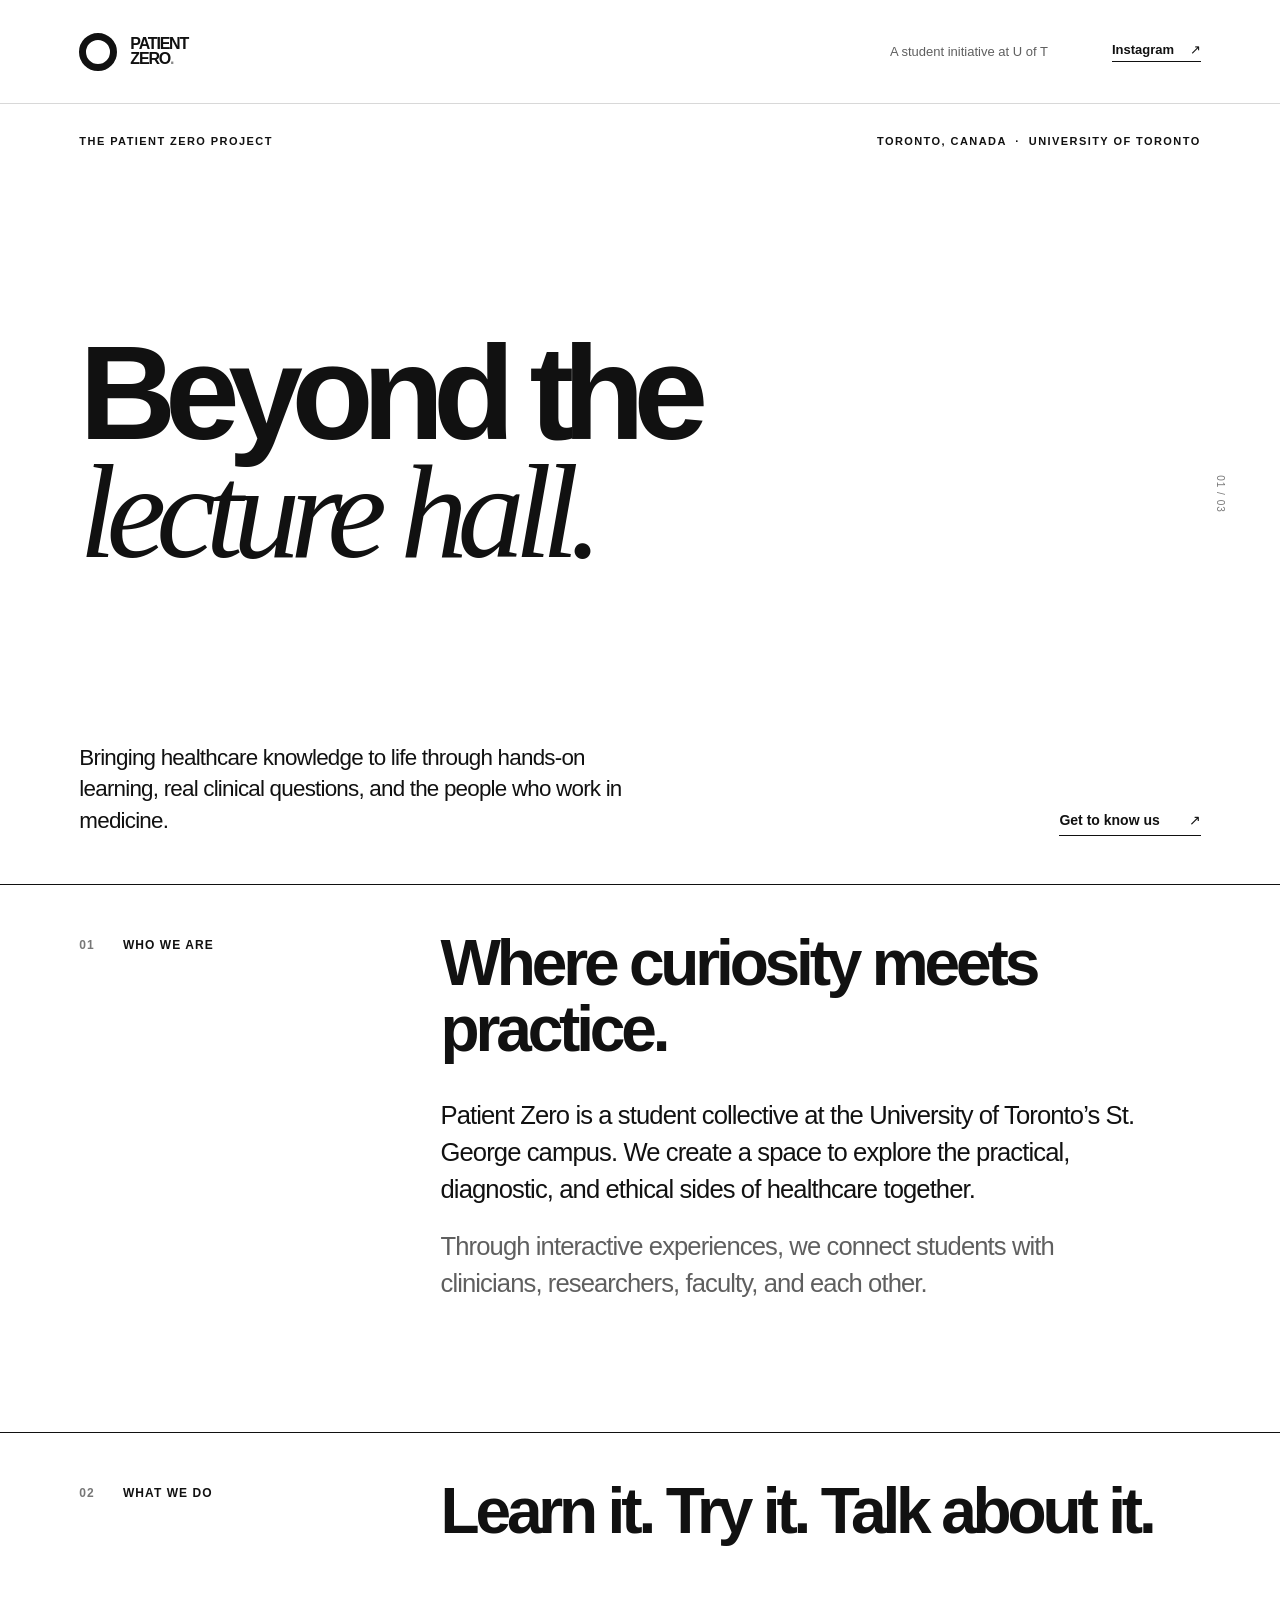
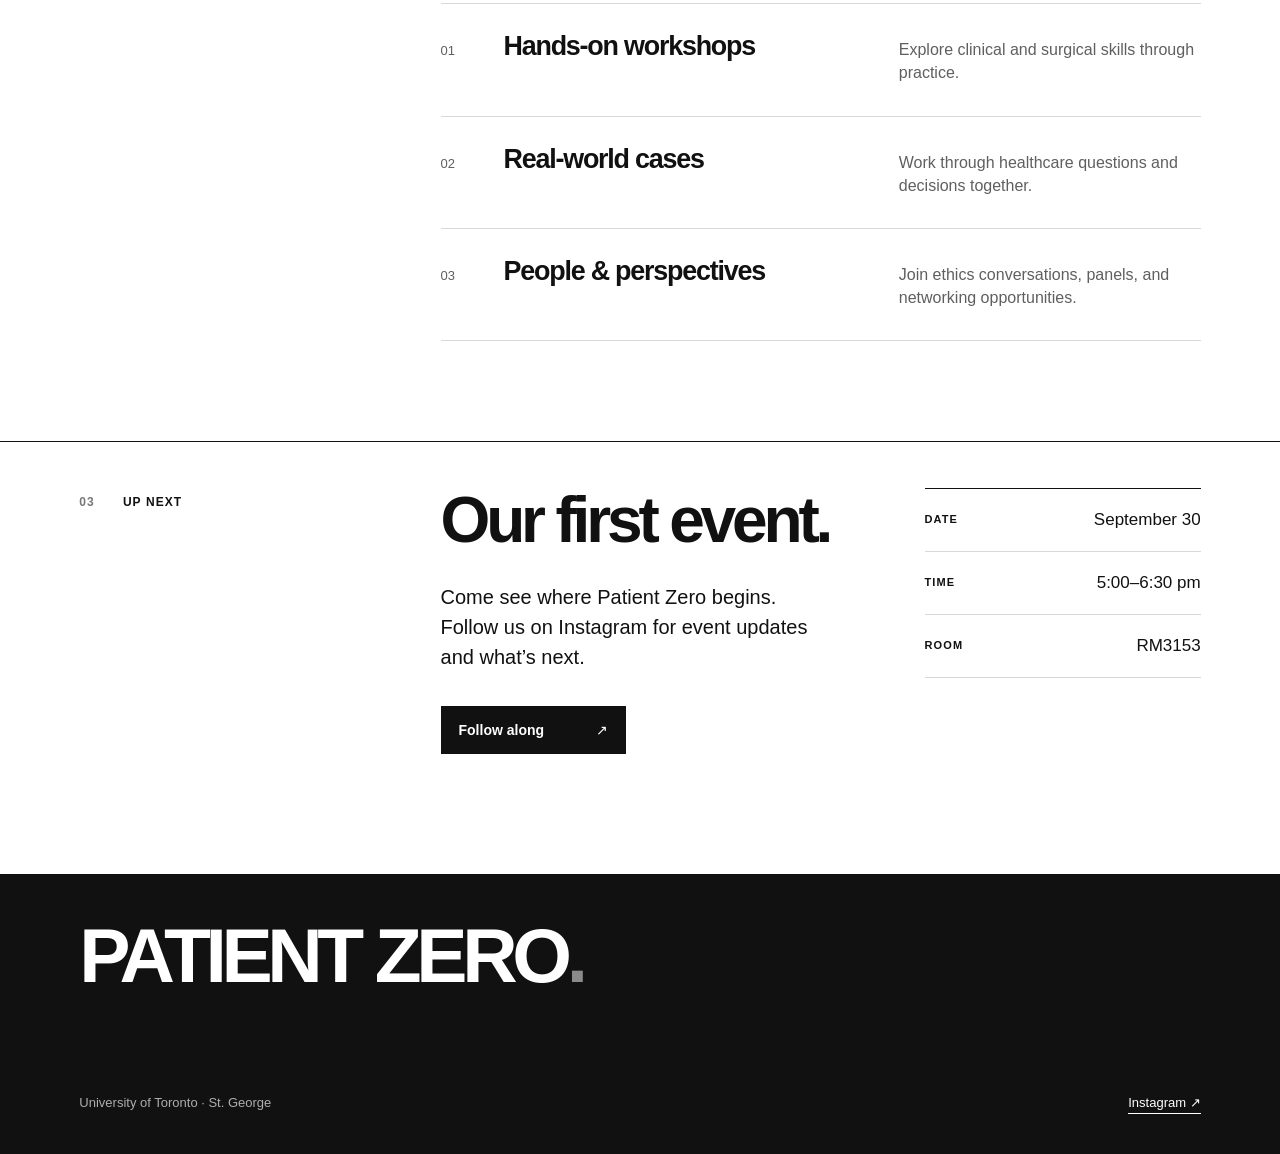
==== index.html @ 2e8b74df "test" ====
<!doctype html>
<html lang="en">
  <head>
    <meta charset="UTF-8" />
    <meta name="viewport" content="width=device-width, initial-scale=1" />
    <meta name="theme-color" content="#ffffff" />
    <meta name="description" content="The Patient Zero Project connects University of Toronto students with hands-on clinical learning, case studies, conversations, and people in healthcare." />
    <title>Patient Zero Project | University of Toronto</title>
    <link rel="icon" type="image/svg+xml" href="data:image/svg+xml,%3Csvg xmlns='http://www.w3.org/2000/svg' viewBox='0 0 64 64'%3E%3Crect width='64' height='64' fill='white'/%3E%3Ccircle cx='32' cy='32' r='22' fill='none' stroke='black' stroke-width='8'/%3E%3C/svg%3E" />
    <link rel="stylesheet" href="./styles.css" />
  </head>
  <body>
    <a class="skip-link" href="#main">Skip to content</a>
    <header class="site-header">
      <a class="wordmark" href="#top" aria-label="Patient Zero Project, back to top">
        <span class="wordmark-symbol" aria-hidden="true"></span>
        <span>PATIENT<br />ZERO<span class="wordmark-period">.</span></span>
      </a>
      <div class="header-right">
        <span class="header-affiliation">A student initiative at U of T</span>
        <a class="header-link" href="https://www.instagram.com/patient.zero_uoft/" target="_blank" rel="noopener noreferrer">Instagram <span aria-hidden="true">↗</span></a>
      </div>
    </header>

    <main id="main">
      <section class="hero page-wrap" id="top" aria-labelledby="hero-title">
        <div class="hero-topline">
          <span>THE PATIENT ZERO PROJECT</span>
          <span>TORONTO, CANADA &nbsp;·&nbsp; UNIVERSITY OF TORONTO</span>
        </div>
        <h1 id="hero-title">Beyond the<br /><em>lecture hall.</em></h1>
        <div class="hero-bottom">
          <p>Bringing healthcare knowledge to life through hands-on learning, real clinical questions, and the people who work in medicine.</p>
          <a class="text-link" href="#about">Get to know us <span aria-hidden="true">↗</span></a>
        </div>
        <span class="hero-index" aria-hidden="true">01 / 03</span>
      </section>

      <section class="intro page-wrap" id="about" aria-labelledby="about-title">
        <div class="section-label"><span>01</span><span>WHO WE ARE</span></div>
        <div class="intro-content">
          <h2 id="about-title">Where curiosity meets practice.</h2>
          <p>Patient Zero is a student collective at the University of Toronto’s St. George campus. We create a space to explore the practical, diagnostic, and ethical sides of healthcare together.</p>
          <p>Through interactive experiences, we connect students with clinicians, researchers, faculty, and each other.</p>
        </div>
      </section>

      <section class="offerings page-wrap" id="what-we-do" aria-labelledby="offerings-title">
        <div class="section-label"><span>02</span><span>WHAT WE DO</span></div>
        <div class="offerings-content">
          <h2 id="offerings-title">Learn it. Try it. Talk about it.</h2>
          <div class="offering-list">
            <div class="offering"><span class="offering-number">01</span><h3>Hands-on workshops</h3><p>Explore clinical and surgical skills through practice.</p></div>
            <div class="offering"><span class="offering-number">02</span><h3>Real-world cases</h3><p>Work through healthcare questions and decisions together.</p></div>
            <div class="offering"><span class="offering-number">03</span><h3>People &amp; perspectives</h3><p>Join ethics conversations, panels, and networking opportunities.</p></div>
          </div>
        </div>
      </section>

      <section class="event page-wrap" aria-labelledby="event-title">
        <div class="section-label"><span>03</span><span>UP NEXT</span></div>
        <div class="event-content">
          <div>
            <h2 id="event-title">Our first event.</h2>
            <p>Come see where Patient Zero begins. Follow us on Instagram for event updates and what’s next.</p>
            <a class="button-link" href="https://www.instagram.com/patient.zero_uoft/" target="_blank" rel="noopener noreferrer">Follow along <span aria-hidden="true">↗</span></a>
          </div>
          <div class="event-details" aria-label="First event details">
            <div><span>DATE</span><strong>September 30</strong></div>
            <div><span>TIME</span><strong>5:00–6:30 pm</strong></div>
            <div><span>ROOM</span><strong>RM3153</strong></div>
          </div>
        </div>
      </section>
    </main>

    <footer class="site-footer page-wrap">
      <div class="footer-name">PATIENT ZERO<span>.</span></div>
      <div class="footer-meta"><span>University of Toronto · St. George</span><a href="https://www.instagram.com/patient.zero_uoft/" target="_blank" rel="noopener noreferrer">Instagram ↗</a></div>
    </footer>
  </body>
</html>
---- styles.css ----
:root {
  color-scheme: light;
  --black: #111111;
  --white: #ffffff;
  --line: #d8d8d8;
  --muted: #5f5f5f;
  font-family: Arial, Helvetica, sans-serif;
  font-synthesis: none;
  scroll-behavior: smooth;
}

*, *::before, *::after { box-sizing: border-box; }
body { margin: 0; background: var(--white); color: var(--black); }
a { color: inherit; }
a:focus-visible { outline: 2px solid var(--black); outline-offset: 5px; }
.skip-link { position: absolute; top: -100px; left: 20px; z-index: 20; padding: 12px 16px; background: var(--black); color: var(--white); }
.skip-link:focus { top: 12px; }
.page-wrap { padding-left: clamp(24px, 6.2vw, 100px); padding-right: clamp(24px, 6.2vw, 100px); }

.site-header { min-height: 104px; display: flex; justify-content: space-between; align-items: center; padding: 22px clamp(24px, 6.2vw, 100px); border-bottom: 1px solid var(--line); }
.wordmark { display: inline-flex; align-items: center; gap: 13px; font-weight: 900; font-size: 16px; line-height: .88; letter-spacing: -.075em; text-decoration: none; }
.wordmark-symbol { display: block; width: 38px; height: 38px; border: 7px solid var(--black); border-radius: 50%; }
.wordmark-period, .footer-name span { color: #8b8b8b; }
.header-right { display: flex; align-items: center; gap: clamp(25px, 5vw, 86px); font-size: 13px; }
.header-affiliation { color: var(--muted); }
.header-link { text-decoration: none; border-bottom: 1px solid currentColor; padding-bottom: 4px; font-weight: bold; }
.header-link span { margin-left: 12px; }

.hero { position: relative; min-height: min(780px, calc(100svh - 104px)); display: flex; flex-direction: column; justify-content: space-between; padding-top: 31px; padding-bottom: 48px; overflow: hidden; }
.hero-topline { display: flex; justify-content: space-between; gap: 20px; font-size: 11px; letter-spacing: .13em; font-weight: 700; }
.hero h1 { margin: 55px 0 40px; font-size: clamp(68px, 10.5vw, 172px); line-height: .88; letter-spacing: -.085em; font-weight: 800; }
.hero h1 em { font-family: Georgia, 'Times New Roman', serif; letter-spacing: -.075em; font-weight: 400; }
.hero-bottom { width: 100%; display: flex; justify-content: space-between; align-items: end; gap: 32px; }
.hero-bottom p { max-width: 560px; margin: 0; font-size: clamp(18px, 1.75vw, 24px); line-height: 1.4; letter-spacing: -.035em; }
.text-link { flex-shrink: 0; font-size: 14px; font-weight: 700; text-decoration: none; border-bottom: 1px solid currentColor; padding-bottom: 7px; }
.text-link span { margin-left: 25px; }
.hero-index { position: absolute; right: 40px; top: 50%; transform: translateY(-50%) rotate(90deg); color: #777; font-size: 10px; letter-spacing: .1em; }

.intro, .offerings, .event { border-top: 1px solid var(--black); display: grid; grid-template-columns: minmax(160px, 29%) 1fr; gap: 36px; padding-top: 46px; padding-bottom: 130px; }
.section-label { display: flex; gap: 28px; padding-top: 7px; font-size: 12px; font-weight: bold; letter-spacing: .09em; }
.section-label span:first-child { color: #777; }
.intro-content { max-width: 810px; }
h2 { margin: 0; font-size: clamp(42px, 5vw, 76px); line-height: 1.03; letter-spacing: -.065em; font-weight: 700; }
.intro-content p { max-width: 700px; margin: 34px 0 0; font-size: clamp(19px, 2vw, 27px); line-height: 1.45; letter-spacing: -.035em; }
.intro-content p + p { margin-top: 20px; color: var(--muted); }
.offerings { padding-bottom: 100px; }
.offerings-content { min-width: 0; }
.offering-list { margin-top: 58px; }
.offering { border-top: 1px solid var(--line); display: grid; grid-template-columns: 45px minmax(180px, 1fr) minmax(190px, .8fr); align-items: baseline; gap: 18px; padding: 27px 0 31px; }
.offering:last-child { border-bottom: 1px solid var(--line); }
.offering-number { color: var(--muted); font-size: 13px; }
.offering h3 { font-size: clamp(21px, 2.1vw, 30px); letter-spacing: -.045em; font-weight: 600; margin: 0; }
.offering p { font-size: 16px; line-height: 1.45; color: var(--muted); margin: 0; }
.event { padding-bottom: 120px; }
.event-content { display: grid; grid-template-columns: 1fr minmax(230px, .7fr); gap: clamp(30px, 7vw, 120px); }
.event-content p { max-width: 490px; font-size: 20px; line-height: 1.5; margin: 28px 0 34px; }
.button-link { display: inline-flex; justify-content: space-between; gap: 36px; padding: 16px 18px; min-width: 185px; background: var(--black); color: var(--white); font-size: 14px; font-weight: bold; text-decoration: none; transition: background .2s ease; }
.button-link:hover { background: #404040; }
.button-link:focus-visible { outline-color: var(--black); }
.event-details { border-top: 1px solid var(--black); }
.event-details div { display: flex; justify-content: space-between; gap: 20px; padding: 21px 0; border-bottom: 1px solid var(--line); }
.event-details span { font-size: 11px; font-weight: bold; letter-spacing: .1em; padding-top: 3px; }
.event-details strong { font-size: 17px; font-weight: 500; text-align: right; }
.site-footer { background: var(--black); color: var(--white); min-height: 280px; padding-top: 43px; padding-bottom: 40px; display: flex; flex-direction: column; justify-content: space-between; }
.footer-name { font-weight: 800; font-size: clamp(38px, 6vw, 80px); line-height: 1; letter-spacing: -.07em; }
.footer-meta { display: flex; justify-content: space-between; gap: 20px; font-size: 13px; }
.footer-meta span { color: #aeaeae; }
.footer-meta a { text-decoration: none; border-bottom: 1px solid currentColor; padding-bottom: 3px; }

@media (max-width: 900px) {
  .hero { min-height: 650px; }
  .hero-index { display: none; }
  .intro, .offerings, .event { grid-template-columns: 1fr; gap: 42px; }
  .offering { grid-template-columns: 30px 1fr; }
  .offering p { grid-column: 2; }
  .event-content { grid-template-columns: 1fr; }
}

@media (max-width: 600px) {
  .site-header { min-height: 82px; }
  .header-affiliation, .hero-topline span:last-child { display: none; }
  .wordmark { font-size: 14px; }
  .wordmark-symbol { width: 32px; height: 32px; border-width: 6px; }
  .hero { min-height: min(700px, calc(100svh - 82px)); padding-top: 25px; padding-bottom: 42px; }
  .hero h1 { font-size: clamp(45px, 12.5vw, 86px); margin: 55px 0 50px; }
  .hero-bottom { display: block; }
  .hero-bottom p { margin-bottom: 38px; }
  .intro, .offerings, .event { padding-top: 28px; padding-bottom: 85px; }
  .section-label { gap: 20px; }
  .intro-content p { margin-top: 26px; }
  .offering-list { margin-top: 36px; }
  .offering { padding: 24px 0; }
  .site-footer { min-height: 240px; }
  .footer-meta { flex-direction: column; }
}

@media (prefers-reduced-motion: reduce) { :root { scroll-behavior: auto; } .button-link { transition: none; } }
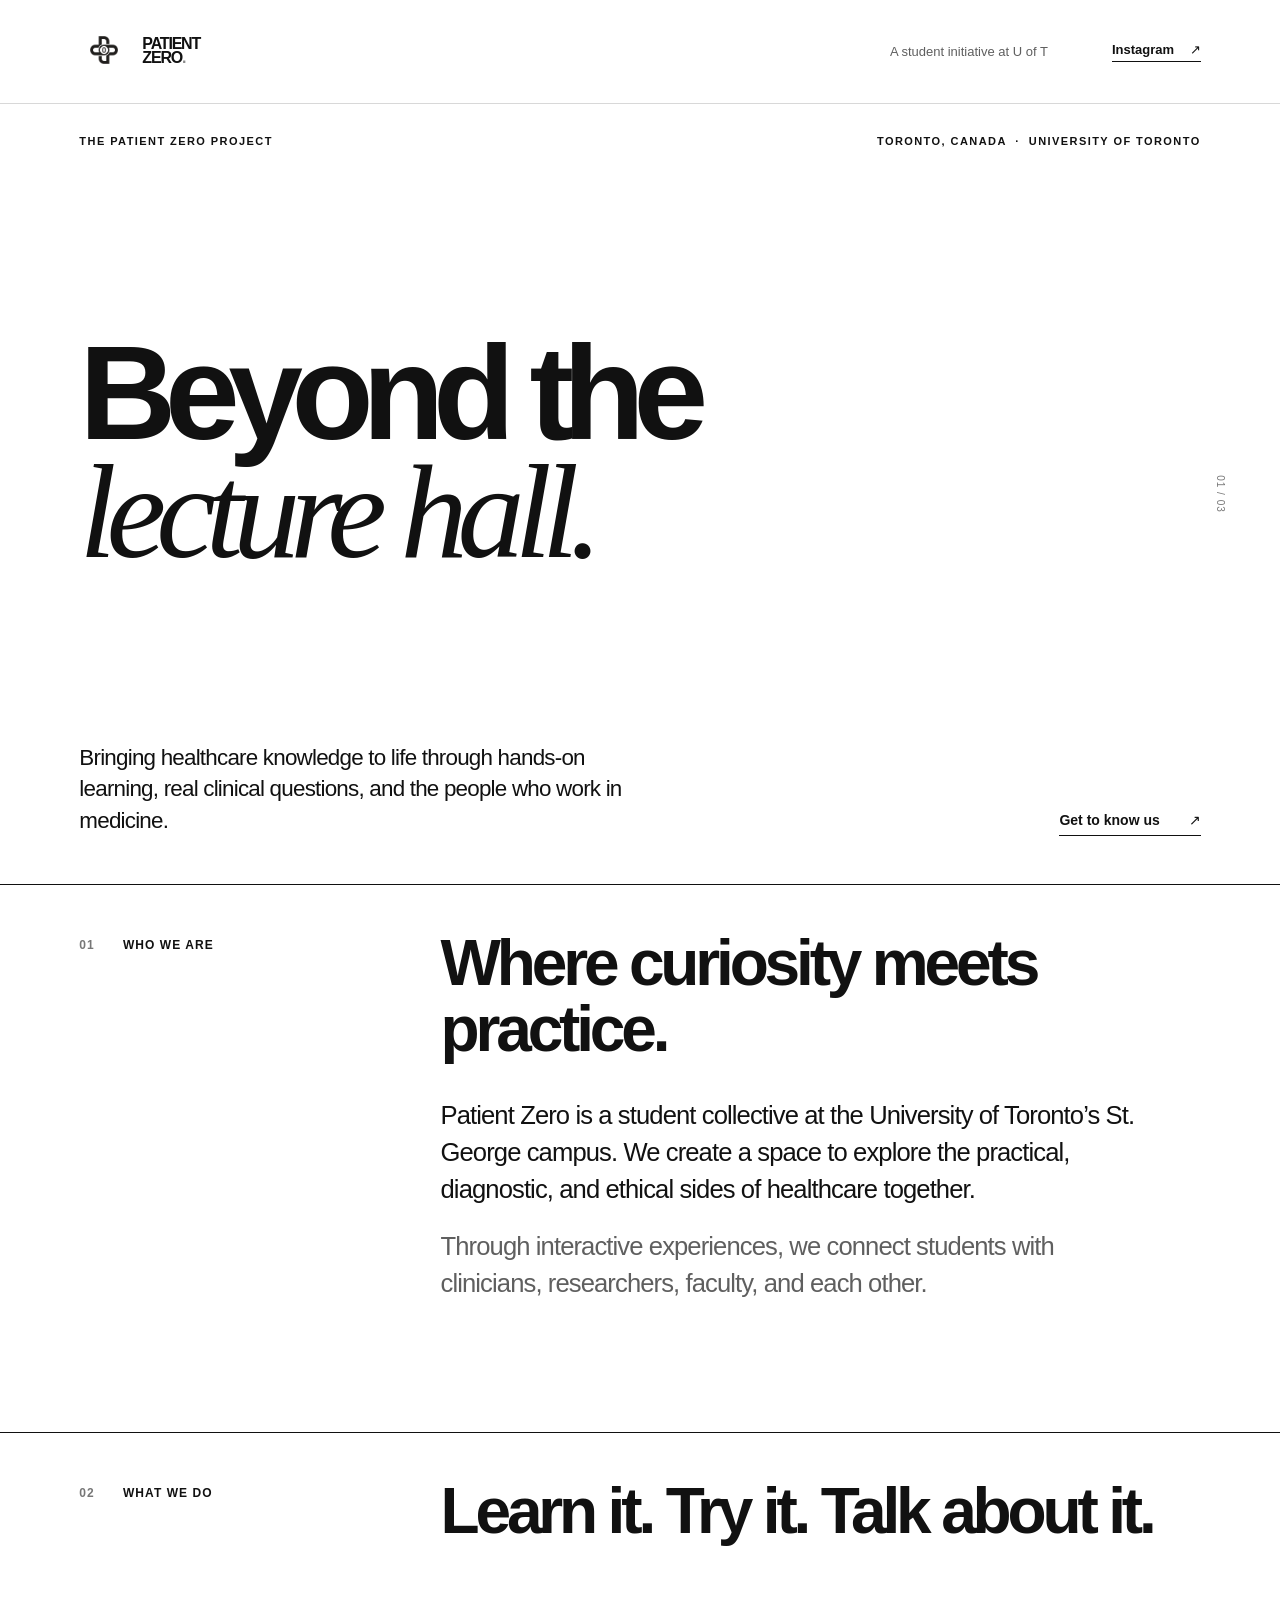
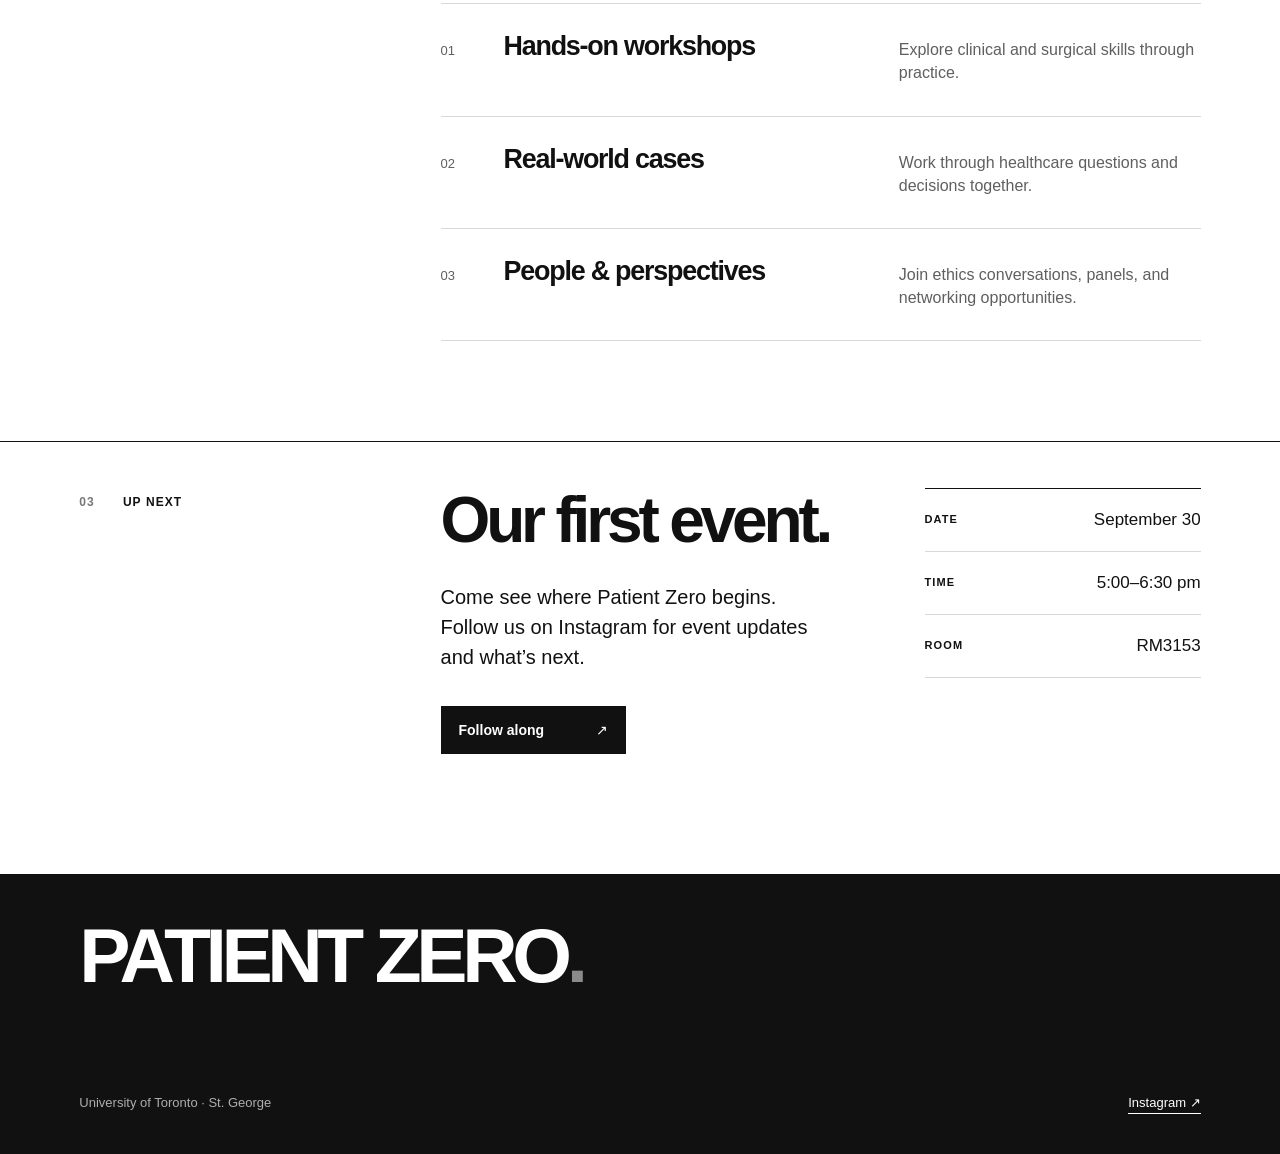
==== commit b2e8291f: "ver1.0.0" ====
--- a/index.html
+++ b/index.html
@@ -6,19 +6,19 @@
     <meta name="theme-color" content="#ffffff" />
     <meta name="description" content="The Patient Zero Project connects University of Toronto students with hands-on clinical learning, case studies, conversations, and people in healthcare." />
     <title>Patient Zero Project | University of Toronto</title>
-    <link rel="icon" type="image/svg+xml" href="data:image/svg+xml,%3Csvg xmlns='http://www.w3.org/2000/svg' viewBox='0 0 64 64'%3E%3Crect width='64' height='64' fill='white'/%3E%3Ccircle cx='32' cy='32' r='22' fill='none' stroke='black' stroke-width='8'/%3E%3C/svg%3E" />
+    <link rel="icon" type="image/png" href="images/patientzeroproject_transparentbg.png" />
     <link rel="stylesheet" href="./styles.css" />
   </head>
   <body>
     <a class="skip-link" href="#main">Skip to content</a>
     <header class="site-header">
       <a class="wordmark" href="#top" aria-label="Patient Zero Project, back to top">
-        <span class="wordmark-symbol" aria-hidden="true"></span>
+        <span aria-hidden="true"><img src="images/patientzeroproject_transparentbg.png" id="wordmark-symbol"></span>
         <span>PATIENT<br />ZERO<span class="wordmark-period">.</span></span>
       </a>
       <div class="header-right">
         <span class="header-affiliation">A student initiative at U of T</span>
-        <a class="header-link" href="https://www.instagram.com/patient.zero_uoft/" target="_blank" rel="noopener noreferrer">Instagram <span aria-hidden="true">↗</span></a>
+        <a class="header-link" href="https://www.instagram.com/patientzero.uoft/" target="_blank" rel="noopener noreferrer">Instagram <span aria-hidden="true">↗</span></a>
       </div>
     </header>
 
@@ -63,7 +63,7 @@
           <div>
             <h2 id="event-title">Our first event.</h2>
             <p>Come see where Patient Zero begins. Follow us on Instagram for event updates and what’s next.</p>
-            <a class="button-link" href="https://www.instagram.com/patient.zero_uoft/" target="_blank" rel="noopener noreferrer">Follow along <span aria-hidden="true">↗</span></a>
+            <a class="button-link" href="https://www.instagram.com/patientzero.uoft/" target="_blank" rel="noopener noreferrer">Follow along <span aria-hidden="true">↗</span></a>
           </div>
           <div class="event-details" aria-label="First event details">
             <div><span>DATE</span><strong>September 30</strong></div>
@@ -76,7 +76,7 @@
 
     <footer class="site-footer page-wrap">
       <div class="footer-name">PATIENT ZERO<span>.</span></div>
-      <div class="footer-meta"><span>University of Toronto · St. George</span><a href="https://www.instagram.com/patient.zero_uoft/" target="_blank" rel="noopener noreferrer">Instagram ↗</a></div>
+      <div class="footer-meta"><span>University of Toronto · St. George</span><a href="https://www.instagram.com/patientzero.uoft/" target="_blank" rel="noopener noreferrer">Instagram ↗</a></div>
     </footer>
   </body>
 </html>
--- a/styles.css
+++ b/styles.css
@@ -19,7 +19,7 @@
 
 .site-header { min-height: 104px; display: flex; justify-content: space-between; align-items: center; padding: 22px clamp(24px, 6.2vw, 100px); border-bottom: 1px solid var(--line); }
 .wordmark { display: inline-flex; align-items: center; gap: 13px; font-weight: 900; font-size: 16px; line-height: .88; letter-spacing: -.075em; text-decoration: none; }
-.wordmark-symbol { display: block; width: 38px; height: 38px; border: 7px solid var(--black); border-radius: 50%; }
+#wordmark-symbol{ height: 50px; }
 .wordmark-period, .footer-name span { color: #8b8b8b; }
 .header-right { display: flex; align-items: center; gap: clamp(25px, 5vw, 86px); font-size: 13px; }
 .header-affiliation { color: var(--muted); }
@@ -54,7 +54,7 @@
 .event { padding-bottom: 120px; }
 .event-content { display: grid; grid-template-columns: 1fr minmax(230px, .7fr); gap: clamp(30px, 7vw, 120px); }
 .event-content p { max-width: 490px; font-size: 20px; line-height: 1.5; margin: 28px 0 34px; }
-.button-link { display: inline-flex; justify-content: space-between; gap: 36px; padding: 16px 18px; min-width: 185px; background: var(--black); color: var(--white); font-size: 14px; font-weight: bold; text-decoration: none; transition: background .2s ease; }
+.button-link { display: inline-flex; justify-content: space-between; gap: 36px; align-items: center; padding: 16px 18px; min-width: 185px; background: var(--black); color: var(--white); font-size: 14px; font-weight: bold; text-decoration: none; transition: background .2s ease; }
 .button-link:hover { background: #404040; }
 .button-link:focus-visible { outline-color: var(--black); }
 .event-details { border-top: 1px solid var(--black); }
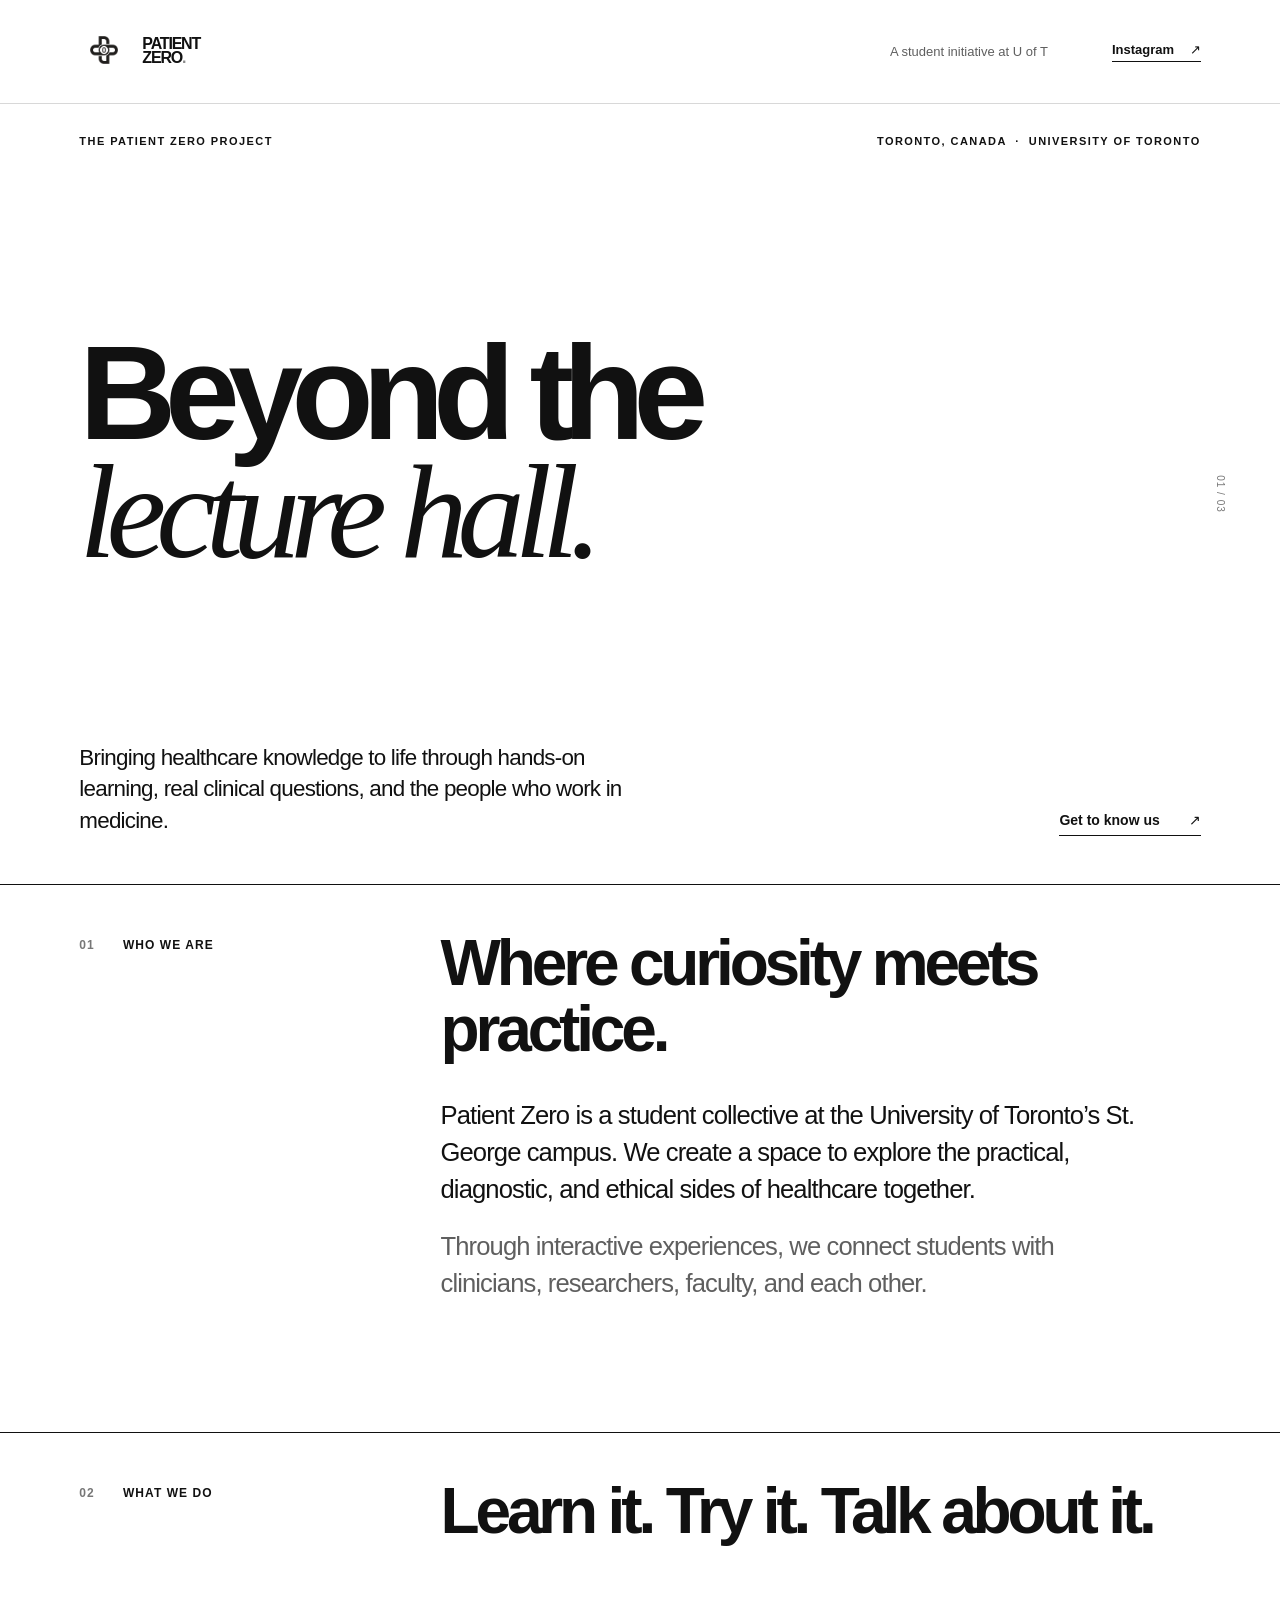
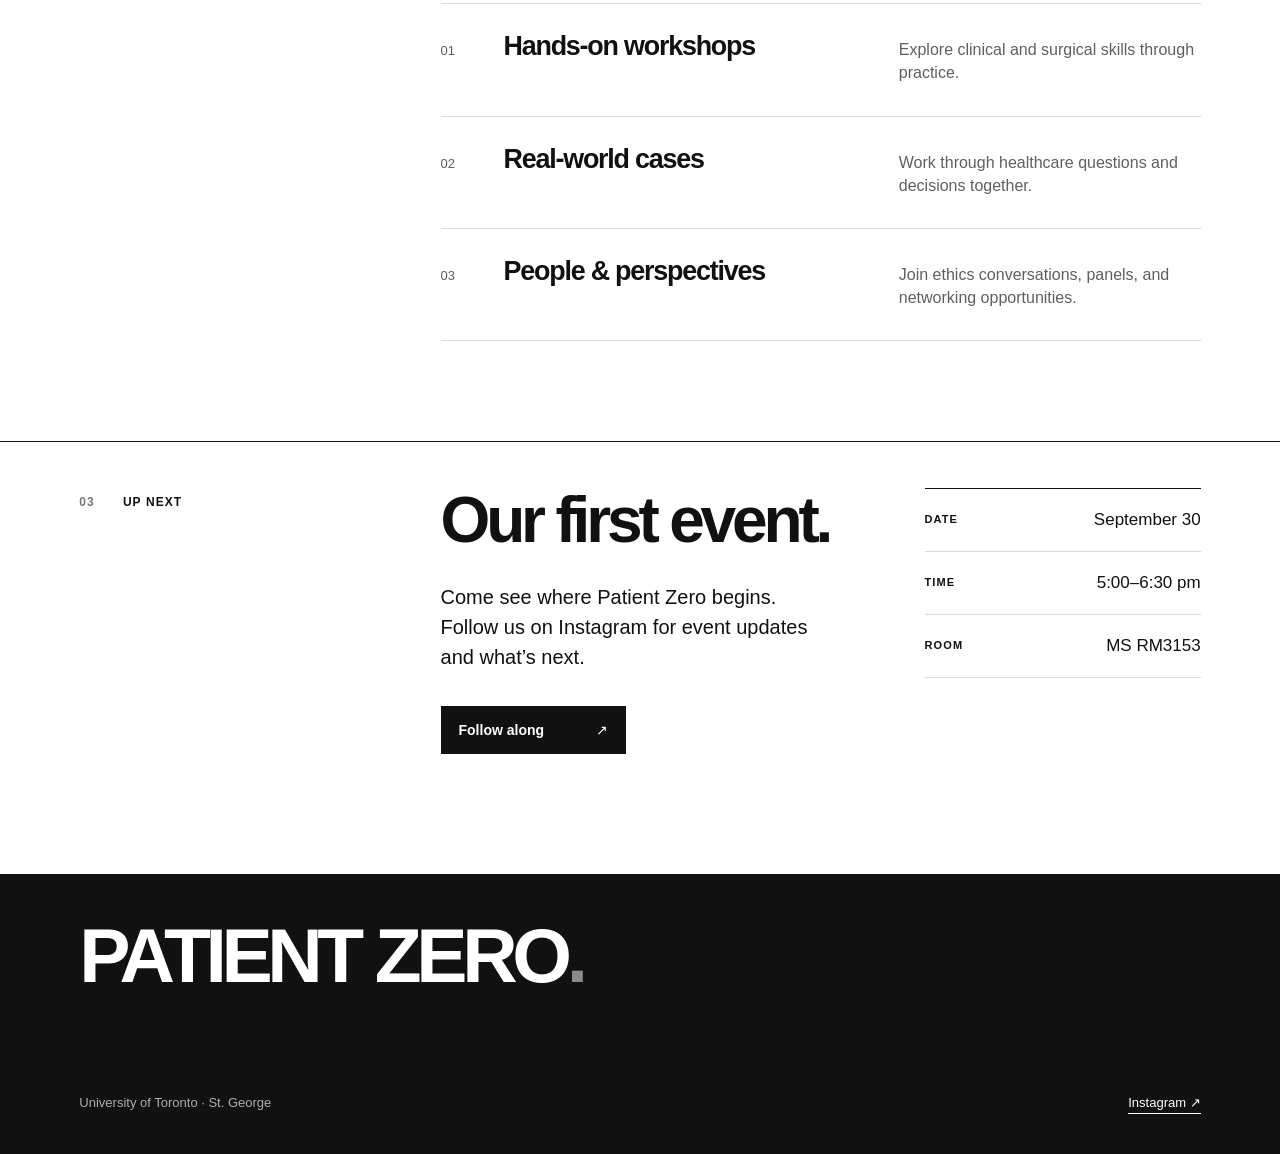
==== commit 4b4578b4: "ver 1.0.3 specify building for event1" ====
--- a/index.html
+++ b/index.html
@@ -68,7 +68,7 @@
           <div class="event-details" aria-label="First event details">
             <div><span>DATE</span><strong>September 30</strong></div>
             <div><span>TIME</span><strong>5:00–6:30 pm</strong></div>
-            <div><span>ROOM</span><strong>RM3153</strong></div>
+            <div><span>ROOM</span><strong>MS RM3153</strong></div>
           </div>
         </div>
       </section>
--- a/styles.css
+++ b/styles.css
@@ -80,7 +80,7 @@
   .site-header { min-height: 82px; }
   .header-affiliation, .hero-topline span:last-child { display: none; }
   .wordmark { font-size: 14px; }
-  .wordmark-symbol { width: 32px; height: 32px; border-width: 6px; }
+  #wordmark-symbol { width: 32px; height: 32px; border-width: 6px; }
   .hero { min-height: min(700px, calc(100svh - 82px)); padding-top: 25px; padding-bottom: 42px; }
   .hero h1 { font-size: clamp(45px, 12.5vw, 86px); margin: 55px 0 50px; }
   .hero-bottom { display: block; }
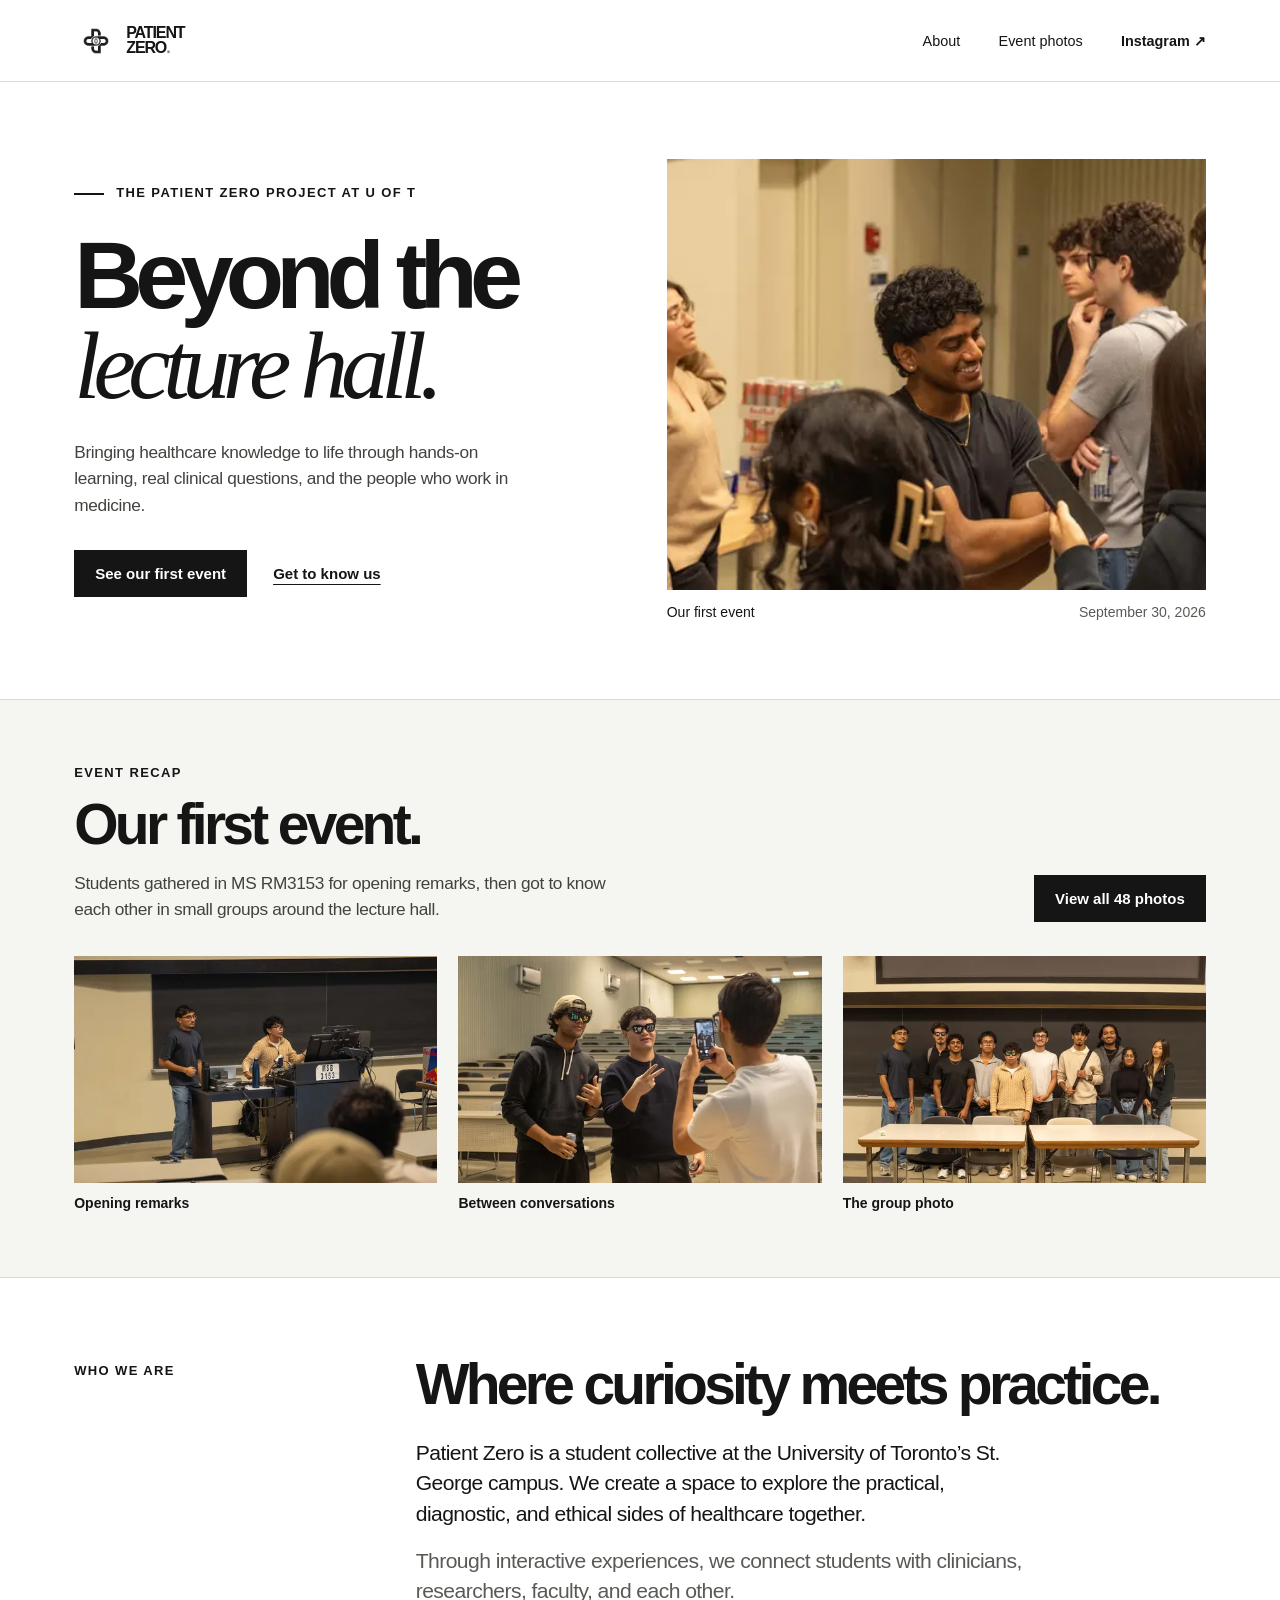
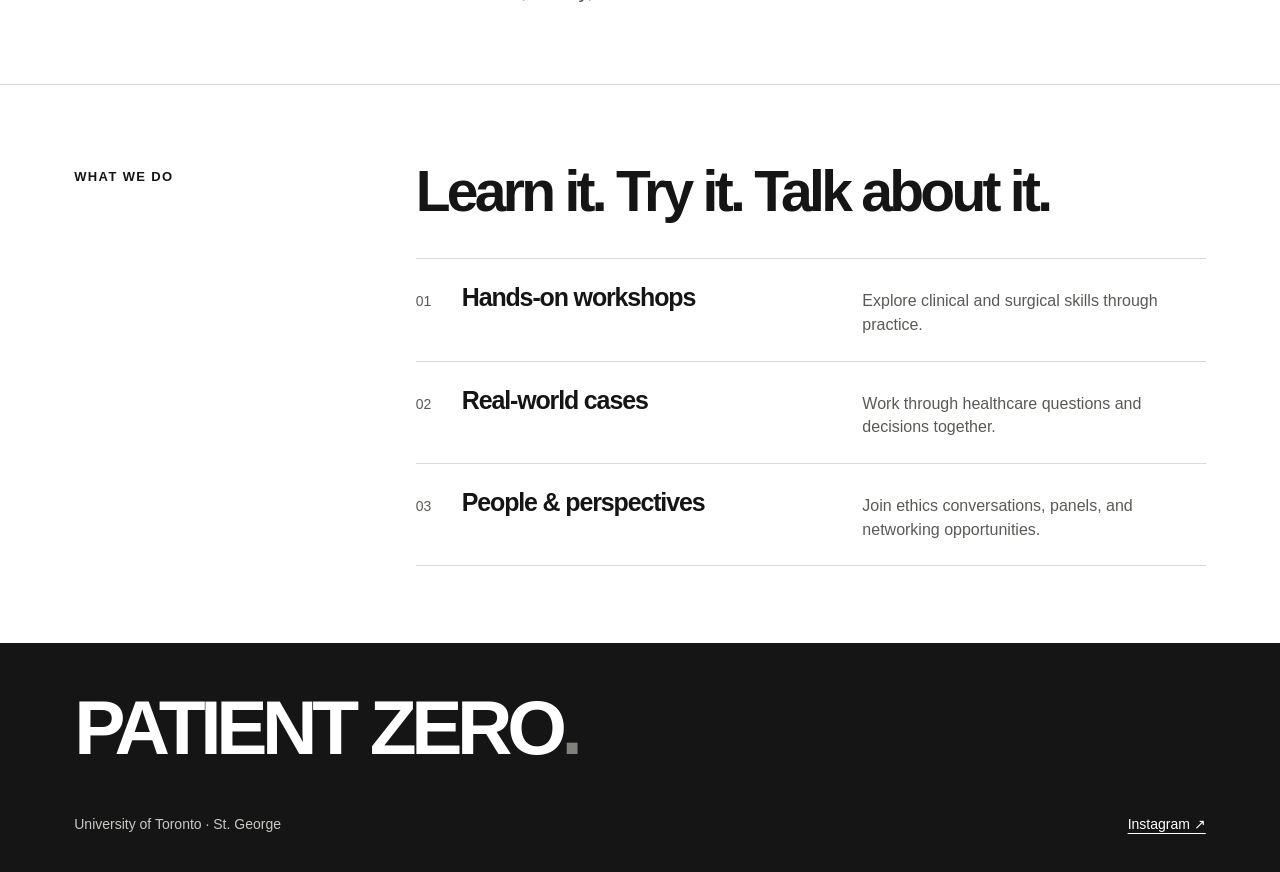
==== commit 74839bdc: "push" ====
--- a/index.html
+++ b/index.html
@@ -8,37 +8,73 @@
     <title>Patient Zero Project | University of Toronto</title>
     <link rel="icon" type="image/png" href="images/patientzeroproject_transparentbg.png" />
     <link rel="stylesheet" href="./styles.css" />
+    <script src="site.js" defer></script>
   </head>
-  <body>
+  <body id="top">
     <a class="skip-link" href="#main">Skip to content</a>
-    <header class="site-header">
-      <a class="wordmark" href="#top" aria-label="Patient Zero Project, back to top">
-        <span aria-hidden="true"><img src="images/patientzeroproject_transparentbg.png" id="wordmark-symbol"></span>
+    <header class="site-header page-wrap">
+      <a class="wordmark" href="./index.html" aria-label="Patient Zero Project home">
+        <img src="images/patientzeroproject_transparentbg.png" alt="" width="44" height="44" />
         <span>PATIENT<br />ZERO<span class="wordmark-period">.</span></span>
       </a>
-      <div class="header-right">
-        <span class="header-affiliation">A student initiative at U of T</span>
+      <nav class="header-right" aria-label="Main navigation">
+        <a href="./index.html#about">About</a>
+        <a href="./gallery.html">Event photos</a>
         <a class="header-link" href="https://www.instagram.com/patientzero.uoft/" target="_blank" rel="noopener noreferrer">Instagram <span aria-hidden="true">↗</span></a>
-      </div>
+      </nav>
     </header>
 
     <main id="main">
-      <section class="hero page-wrap" id="top" aria-labelledby="hero-title">
-        <div class="hero-topline">
-          <span>THE PATIENT ZERO PROJECT</span>
-          <span>TORONTO, CANADA &nbsp;·&nbsp; UNIVERSITY OF TORONTO</span>
+      <section class="hero page-wrap" aria-labelledby="hero-title">
+        <div class="hero-copy">
+          <p class="eyebrow"><span class="short-rule" aria-hidden="true"></span>The Patient Zero Project at U of T</p>
+          <h1 id="hero-title">Beyond the<br /><em>lecture hall.</em></h1>
+          <p class="hero-intro">Bringing healthcare knowledge to life through hands-on learning, real clinical questions, and the people who work in medicine.</p>
+          <div class="hero-actions">
+            <a class="button-link" href="#first-event">See our first event</a>
+            <a class="text-link" href="#about">Get to know us</a>
+          </div>
         </div>
-        <h1 id="hero-title">Beyond the<br /><em>lecture hall.</em></h1>
-        <div class="hero-bottom">
-          <p>Bringing healthcare knowledge to life through hands-on learning, real clinical questions, and the people who work in medicine.</p>
-          <a class="text-link" href="#about">Get to know us <span aria-hidden="true">↗</span></a>
+        <figure class="hero-photo">
+          <div class="photo-frame"><img src="images/first-event/thumbs/dsc05671.webp" srcset="images/first-event/thumbs/dsc05671.webp 640w, images/first-event/dsc05671.webp 1600w" sizes="(max-width: 760px) 90vw, 45vw" width="1600" height="900" alt="A student smiling during a conversation near the front of the room." fetchpriority="high" /></div>
+          <figcaption><span>Our first event</span><time datetime="2026-09-30">September 30, 2026</time></figcaption>
+        </figure>
+      </section>
+
+      <section class="event page-wrap" id="first-event" aria-labelledby="event-title">
+        <div class="event-heading" data-reveal>
+          <div>
+            <p class="eyebrow">Event recap</p>
+            <h2 id="event-title">Our first event.</h2>
+            <p class="event-intro">Students gathered in MS RM3153 for opening remarks, then got to know each other in small groups around the lecture hall.</p>
+          </div>
+          <a class="button-link" href="./gallery.html">View all 48 photos</a>
         </div>
-        <span class="hero-index" aria-hidden="true">01 / 03</span>
+        <div class="highlights" data-reveal>
+          <a class="highlight" href="./gallery.html#photo-05476">
+            <figure>
+              <div class="photo-frame"><img src="images/first-event/thumbs/dsc05476.webp" width="640" height="360" alt="Two presenters addressing the room beside the lectern." loading="lazy" decoding="async" /></div>
+              <figcaption>Opening remarks</figcaption>
+            </figure>
+          </a>
+          <a class="highlight" href="./gallery.html#photo-05488">
+            <figure>
+              <div class="photo-frame"><img src="images/first-event/thumbs/dsc05488.webp" width="640" height="360" alt="Two students in novelty glasses posing for a phone photo." loading="lazy" decoding="async" /></div>
+              <figcaption>Between conversations</figcaption>
+            </figure>
+          </a>
+          <a class="highlight" href="./gallery.html#photo-05672">
+            <figure>
+              <div class="photo-frame"><img src="images/first-event/thumbs/dsc05672.webp" width="640" height="360" alt="Ten attendees posing together in front of the classroom blackboard." loading="lazy" decoding="async" /></div>
+              <figcaption>The group photo</figcaption>
+            </figure>
+          </a>
+        </div>
       </section>
 
       <section class="intro page-wrap" id="about" aria-labelledby="about-title">
-        <div class="section-label"><span>01</span><span>WHO WE ARE</span></div>
-        <div class="intro-content">
+        <div class="section-label">WHO WE ARE</div>
+        <div class="intro-content" data-reveal>
           <h2 id="about-title">Where curiosity meets practice.</h2>
           <p>Patient Zero is a student collective at the University of Toronto’s St. George campus. We create a space to explore the practical, diagnostic, and ethical sides of healthcare together.</p>
           <p>Through interactive experiences, we connect students with clinicians, researchers, faculty, and each other.</p>
@@ -46,8 +82,8 @@
       </section>
 
       <section class="offerings page-wrap" id="what-we-do" aria-labelledby="offerings-title">
-        <div class="section-label"><span>02</span><span>WHAT WE DO</span></div>
-        <div class="offerings-content">
+        <div class="section-label">WHAT WE DO</div>
+        <div class="offerings-content" data-reveal>
           <h2 id="offerings-title">Learn it. Try it. Talk about it.</h2>
           <div class="offering-list">
             <div class="offering"><span class="offering-number">01</span><h3>Hands-on workshops</h3><p>Explore clinical and surgical skills through practice.</p></div>
@@ -57,21 +93,6 @@
         </div>
       </section>
 
-      <section class="event page-wrap" aria-labelledby="event-title">
-        <div class="section-label"><span>03</span><span>UP NEXT</span></div>
-        <div class="event-content">
-          <div>
-            <h2 id="event-title">Our first event.</h2>
-            <p>Come see where Patient Zero begins. Follow us on Instagram for event updates and what’s next.</p>
-            <a class="button-link" href="https://www.instagram.com/patientzero.uoft/" target="_blank" rel="noopener noreferrer">Follow along <span aria-hidden="true">↗</span></a>
-          </div>
-          <div class="event-details" aria-label="First event details">
-            <div><span>DATE</span><strong>September 30</strong></div>
-            <div><span>TIME</span><strong>5:00–6:30 pm</strong></div>
-            <div><span>ROOM</span><strong>MS RM3153</strong></div>
-          </div>
-        </div>
-      </section>
     </main>
 
     <footer class="site-footer page-wrap">
--- a/styles.css
+++ b/styles.css
@@ -1,97 +1,151 @@
 :root {
   color-scheme: light;
-  --black: #111111;
-  --white: #ffffff;
-  --line: #d8d8d8;
-  --muted: #5f5f5f;
+  --ink: #151515;
+  --muted: #595955;
+  --line: #d9d9d5;
+  --paper: #f5f5f2;
+  --gutter: max(clamp(20px, 5.8vw, 96px), calc((100vw - 1540px) / 2));
   font-family: Arial, Helvetica, sans-serif;
-  font-synthesis: none;
-  scroll-behavior: smooth;
+  color: var(--ink);
 }
 
 *, *::before, *::after { box-sizing: border-box; }
-body { margin: 0; background: var(--white); color: var(--black); }
+body, figure, h1, h2, h3, p { margin: 0; }
+body { background: #fff; }
 a { color: inherit; }
-a:focus-visible { outline: 2px solid var(--black); outline-offset: 5px; }
-.skip-link { position: absolute; top: -100px; left: 20px; z-index: 20; padding: 12px 16px; background: var(--black); color: var(--white); }
-.skip-link:focus { top: 12px; }
-.page-wrap { padding-left: clamp(24px, 6.2vw, 100px); padding-right: clamp(24px, 6.2vw, 100px); }
+button { font: inherit; cursor: pointer; }
+img { display: block; max-width: 100%; }
+:focus-visible { outline: 3px solid currentColor; outline-offset: 4px; }
+.page-wrap { padding-inline: var(--gutter); }
+.skip-link { position: absolute; top: 12px; left: 16px; z-index: 3; padding: 12px; background: var(--ink); color: #fff; transform: translateY(-180%); }
+.skip-link:focus { transform: none; }
 
-.site-header { min-height: 104px; display: flex; justify-content: space-between; align-items: center; padding: 22px clamp(24px, 6.2vw, 100px); border-bottom: 1px solid var(--line); }
-.wordmark { display: inline-flex; align-items: center; gap: 13px; font-weight: 900; font-size: 16px; line-height: .88; letter-spacing: -.075em; text-decoration: none; }
-#wordmark-symbol{ height: 50px; }
-.wordmark-period, .footer-name span { color: #8b8b8b; }
-.header-right { display: flex; align-items: center; gap: clamp(25px, 5vw, 86px); font-size: 13px; }
-.header-affiliation { color: var(--muted); }
-.header-link { text-decoration: none; border-bottom: 1px solid currentColor; padding-bottom: 4px; font-weight: bold; }
-.header-link span { margin-left: 12px; }
+.site-header { display: flex; align-items: center; justify-content: space-between; gap: 16px; min-height: 82px; border-bottom: 1px solid var(--line); }
+.wordmark { display: inline-flex; align-items: center; gap: 8px; font-size: 16px; line-height: .88; font-weight: 800; letter-spacing: -.07em; text-decoration: none; }
+.wordmark-period, .footer-name span { color: #81817c; }
+.header-right { display: flex; align-items: center; gap: clamp(16px, 3vw, 48px); font-size: .9rem; }
+.header-right a { padding-block: 10px; text-decoration: none; }
+.header-right a:hover, .header-right [aria-current] { text-decoration: underline; text-underline-offset: 5px; }
+.header-link { font-weight: 700; }
 
-.hero { position: relative; min-height: min(780px, calc(100svh - 104px)); display: flex; flex-direction: column; justify-content: space-between; padding-top: 31px; padding-bottom: 48px; overflow: hidden; }
-.hero-topline { display: flex; justify-content: space-between; gap: 20px; font-size: 11px; letter-spacing: .13em; font-weight: 700; }
-.hero h1 { margin: 55px 0 40px; font-size: clamp(68px, 10.5vw, 172px); line-height: .88; letter-spacing: -.085em; font-weight: 800; }
-.hero h1 em { font-family: Georgia, 'Times New Roman', serif; letter-spacing: -.075em; font-weight: 400; }
-.hero-bottom { width: 100%; display: flex; justify-content: space-between; align-items: end; gap: 32px; }
-.hero-bottom p { max-width: 560px; margin: 0; font-size: clamp(18px, 1.75vw, 24px); line-height: 1.4; letter-spacing: -.035em; }
-.text-link { flex-shrink: 0; font-size: 14px; font-weight: 700; text-decoration: none; border-bottom: 1px solid currentColor; padding-bottom: 7px; }
-.text-link span { margin-left: 25px; }
-.hero-index { position: absolute; right: 40px; top: 50%; transform: translateY(-50%) rotate(90deg); color: #777; font-size: 10px; letter-spacing: .1em; }
+.hero { display: grid; grid-template-columns: 1fr 1.03fr; align-items: center; gap: clamp(36px, 5.4vw, 92px); padding-block: clamp(54px, 6vw, 108px); }
+.eyebrow, .section-label { font-size: .8125rem; line-height: 1.45; font-weight: 700; letter-spacing: .105em; text-transform: uppercase; }
+.hero-copy .eyebrow { display: flex; align-items: center; gap: 12px; }
+.short-rule { width: 30px; height: 2px; background: currentColor; }
+.hero h1 { margin-block: 28px; font-size: clamp(3.4rem, 7.45vw, 8.2rem); line-height: .94; letter-spacing: -.082em; }
+.hero h1 em { font-family: Georgia, 'Times New Roman', serif; font-weight: 400; letter-spacing: -.077em; }
+.hero-intro, .event-intro { max-width: 46ch; font-size: clamp(1rem, 1.35vw, 1.25rem); line-height: 1.52; letter-spacing: -.02em; color: #42423e; }
+.hero-actions { display: flex; flex-wrap: wrap; gap: 18px 26px; align-items: center; margin-top: 32px; }
+.button-link, .text-link { font-size: .9375rem; font-weight: 700; }
+.button-link { display: inline-flex; align-items: center; justify-content: center; padding: 15px 21px; color: #fff; background: var(--ink); text-decoration: none; }
+.button-link:hover { background: #3b3b37; }
+.button-link:focus-visible { outline-color: var(--ink); }
+.text-link { text-decoration-thickness: 1px; text-underline-offset: 5px; }
+.photo-frame { display: block; overflow: hidden; background: #e7e5de; }
+.photo-frame img { width: 100%; height: 100%; object-fit: cover; }
+.hero-photo .photo-frame { aspect-ratio: 5 / 4; }
+figcaption { font-size: .875rem; line-height: 1.45; }
+.hero-photo figcaption { display: flex; justify-content: space-between; flex-wrap: wrap; gap: 4px 12px; padding-top: 12px; }
+.hero-photo time { color: var(--muted); }
 
-.intro, .offerings, .event { border-top: 1px solid var(--black); display: grid; grid-template-columns: minmax(160px, 29%) 1fr; gap: 36px; padding-top: 46px; padding-bottom: 130px; }
-.section-label { display: flex; gap: 28px; padding-top: 7px; font-size: 12px; font-weight: bold; letter-spacing: .09em; }
-.section-label span:first-child { color: #777; }
-.intro-content { max-width: 810px; }
-h2 { margin: 0; font-size: clamp(42px, 5vw, 76px); line-height: 1.03; letter-spacing: -.065em; font-weight: 700; }
-.intro-content p { max-width: 700px; margin: 34px 0 0; font-size: clamp(19px, 2vw, 27px); line-height: 1.45; letter-spacing: -.035em; }
-.intro-content p + p { margin-top: 20px; color: var(--muted); }
-.offerings { padding-bottom: 100px; }
-.offerings-content { min-width: 0; }
-.offering-list { margin-top: 58px; }
-.offering { border-top: 1px solid var(--line); display: grid; grid-template-columns: 45px minmax(180px, 1fr) minmax(190px, .8fr); align-items: baseline; gap: 18px; padding: 27px 0 31px; }
+.event { padding-block: clamp(48px, 5vw, 84px); border-block: 1px solid var(--line); background: var(--paper); }
+.event-heading { display: flex; justify-content: space-between; align-items: end; gap: 24px; }
+.event-heading .button-link { flex-shrink: 0; }
+h2 { font-size: clamp(2.4rem, 4.45vw, 4.6rem); line-height: 1.03; letter-spacing: -.065em; }
+.event h2 { margin-block: 12px 16px; }
+.event-intro { max-width: 59ch; }
+.highlights { display: grid; grid-template-columns: repeat(3, minmax(0, 1fr)); gap: clamp(12px, 1.65vw, 28px); margin-top: 34px; }
+.highlight { text-decoration: none; }
+.highlight .photo-frame { aspect-ratio: 8 / 5; }
+.highlight figcaption { margin-top: 10px; font-weight: 600; }
+.highlight:hover figcaption { text-decoration: underline; text-underline-offset: 4px; }
+
+.intro, .offerings { display: grid; grid-template-columns: minmax(140px, 27%) 1fr; gap: 36px; padding-block: clamp(54px, 6vw, 100px); }
+.section-label { padding-top: .5em; }
+.intro-content, .offerings-content { max-width: 900px; }
+.intro-content p { max-width: 52ch; margin-top: 24px; font-size: clamp(1.125rem, 1.65vw, 1.55rem); line-height: 1.45; letter-spacing: -.027em; }
+.intro-content p + p { margin-top: 16px; color: var(--muted); }
+.offerings { border-top: 1px solid var(--line); }
+.offering-list { margin-top: 38px; }
+.offering { border-top: 1px solid var(--line); display: grid; grid-template-columns: 30px 1.12fr 1fr; align-items: baseline; gap: 16px; padding: 24px 0; }
 .offering:last-child { border-bottom: 1px solid var(--line); }
-.offering-number { color: var(--muted); font-size: 13px; }
-.offering h3 { font-size: clamp(21px, 2.1vw, 30px); letter-spacing: -.045em; font-weight: 600; margin: 0; }
-.offering p { font-size: 16px; line-height: 1.45; color: var(--muted); margin: 0; }
-.event { padding-bottom: 120px; }
-.event-content { display: grid; grid-template-columns: 1fr minmax(230px, .7fr); gap: clamp(30px, 7vw, 120px); }
-.event-content p { max-width: 490px; font-size: 20px; line-height: 1.5; margin: 28px 0 34px; }
-.button-link { display: inline-flex; justify-content: space-between; gap: 36px; align-items: center; padding: 16px 18px; min-width: 185px; background: var(--black); color: var(--white); font-size: 14px; font-weight: bold; text-decoration: none; transition: background .2s ease; }
-.button-link:hover { background: #404040; }
-.button-link:focus-visible { outline-color: var(--black); }
-.event-details { border-top: 1px solid var(--black); }
-.event-details div { display: flex; justify-content: space-between; gap: 20px; padding: 21px 0; border-bottom: 1px solid var(--line); }
-.event-details span { font-size: 11px; font-weight: bold; letter-spacing: .1em; padding-top: 3px; }
-.event-details strong { font-size: 17px; font-weight: 500; text-align: right; }
-.site-footer { background: var(--black); color: var(--white); min-height: 280px; padding-top: 43px; padding-bottom: 40px; display: flex; flex-direction: column; justify-content: space-between; }
-.footer-name { font-weight: 800; font-size: clamp(38px, 6vw, 80px); line-height: 1; letter-spacing: -.07em; }
-.footer-meta { display: flex; justify-content: space-between; gap: 20px; font-size: 13px; }
-.footer-meta span { color: #aeaeae; }
-.footer-meta a { text-decoration: none; border-bottom: 1px solid currentColor; padding-bottom: 3px; }
+.offering-number { color: var(--muted); font-size: .875rem; }
+.offering h3 { font-size: clamp(1.25rem, 1.95vw, 1.85rem); letter-spacing: -.045em; }
+.offering p { line-height: 1.48; color: var(--muted); }
+.site-footer { background: var(--ink); color: white; padding-block: 40px; }
+.footer-name { font-size: clamp(2.3rem, 6vw, 5rem); font-weight: 800; letter-spacing: -.07em; }
+.footer-meta { display: flex; justify-content: space-between; align-items: baseline; gap: 12px; margin-top: 44px; font-size: .875rem; }
+.footer-meta span { color: #c8c8c4; }
+.footer-meta a { text-underline-offset: 4px; }
+
+.album { padding-block: clamp(40px, 5.2vw, 76px); }
+.album-heading h1 { margin-block: 32px 10px; font-size: clamp(3.2rem, 7.3vw, 7.2rem); line-height: 1; letter-spacing: -.08em; }
+.album-heading p { line-height: 1.5; color: var(--muted); }
+.album-heading p span { margin-inline: 5px; }
+.album-info { border-top: 1px solid var(--line); padding-top: 20px; margin-block: 38px 20px; display: flex; justify-content: space-between; align-items: baseline; }
+.album-info h2 { font-size: 1.5rem; letter-spacing: -.045em; }
+.album-info span { color: var(--muted); font-size: .9375rem; }
+.album-grid { display: grid; grid-template-columns: repeat(4, minmax(0, 1fr)); gap: clamp(8px, 1vw, 18px); }
+.album-photo { aspect-ratio: 3 / 2; scroll-margin-block: 1em; }
+.album-photo img { object-position: center 38%; }
+.album-photo { cursor: zoom-in; }
+.viewer { inset: 0; width: 100%; max-width: none; height: 100%; height: 100dvh; max-height: none; margin: 0; padding: 0; border: 0; background: #161616; color: #fff; }
+.viewer::backdrop { background: #161616; }
+body:has(.viewer[open]) { overflow: hidden; }
+.viewer-layout { height: 100%; display: grid; grid-template-rows: auto minmax(0, 1fr) auto; gap: 16px; padding: clamp(16px, 2vw, 32px); }
+.viewer-header, .viewer-footer, .viewer-navigation { display: flex; align-items: center; justify-content: space-between; gap: 12px; }
+.viewer-header h2 { font-size: 1.3rem; letter-spacing: -.045em; }
+.viewer-control { background: transparent; color: white; border: 1px solid #70706a; padding: 10px 16px; min-height: 44px; }
+.viewer-control:hover { background: #343432; }
+.viewer-frame { min-height: 0; }
+.viewer-image { width: 100%; height: 100%; object-fit: contain; }
+.viewer-count { font-size: .875rem; color: #c8c8c4; font-variant-numeric: tabular-nums; }
+.viewer-caption { margin-top: 5px; line-height: 1.4; }
 
 @media (max-width: 900px) {
-  .hero { min-height: 650px; }
-  .hero-index { display: none; }
-  .intro, .offerings, .event { grid-template-columns: 1fr; gap: 42px; }
-  .offering { grid-template-columns: 30px 1fr; }
+  .intro, .offerings { grid-template-columns: 1fr; gap: 18px; }
+  .album-grid { grid-template-columns: repeat(3, minmax(0, 1fr)); }
+}
+@media (max-width: 760px) {
+  .hero { grid-template-columns: 1fr; gap: 30px; padding-block: 42px; }
+  .hero h1 { font-size: clamp(3.8rem, 12.5vw, 6.4rem); margin-block: 20px; }
+  .hero-photo .photo-frame { aspect-ratio: 16 / 9; }
+  .hero-actions { margin-top: 22px; }
+  .event-heading { align-items: start; flex-direction: column; gap: 18px; }
+}
+@media (max-width: 560px) {
+  .site-header { min-height: 72px; gap: 10px; }
+  .wordmark { font-size: .8125rem; gap: 5px; }
+  .wordmark img { width: 32px; height: 32px; }
+  .header-right { gap: 12px; font-size: .875rem; }
+  .header-link span { display: none; }
+  .highlights { grid-template-columns: repeat(2, minmax(0, 1fr)); row-gap: 18px; }
+  .highlight:first-child { grid-column: 1 / -1; }
+  .offering { grid-template-columns: 28px 1fr; gap: 8px; }
   .offering p { grid-column: 2; }
-  .event-content { grid-template-columns: 1fr; }
+  .album-grid { grid-template-columns: repeat(2, minmax(0, 1fr)); }
+  .viewer-footer { align-items: stretch; flex-direction: column; }
+  .viewer-navigation { justify-content: space-between; }
+  .footer-meta { flex-wrap: wrap; }
+}
+@media (max-width: 360px) {
+  .site-header { flex-wrap: wrap; padding-block: 10px; }
 }
 
-@media (max-width: 600px) {
-  .site-header { min-height: 82px; }
-  .header-affiliation, .hero-topline span:last-child { display: none; }
-  .wordmark { font-size: 14px; }
-  #wordmark-symbol { width: 32px; height: 32px; border-width: 6px; }
-  .hero { min-height: min(700px, calc(100svh - 82px)); padding-top: 25px; padding-bottom: 42px; }
-  .hero h1 { font-size: clamp(45px, 12.5vw, 86px); margin: 55px 0 50px; }
-  .hero-bottom { display: block; }
-  .hero-bottom p { margin-bottom: 38px; }
-  .intro, .offerings, .event { padding-top: 28px; padding-bottom: 85px; }
-  .section-label { gap: 20px; }
-  .intro-content p { margin-top: 26px; }
-  .offering-list { margin-top: 36px; }
-  .offering { padding: 24px 0; }
-  .site-footer { min-height: 240px; }
-  .footer-meta { flex-direction: column; }
+@media (prefers-reduced-motion: no-preference) {
+  :root { scroll-behavior: smooth; }
+  .hero-copy { animation: arrive .6s ease-out both; }
+  .hero-photo { animation: arrive .7s .06s ease-out both; }
+  .reveal-in { animation: arrive .55s ease-out both; }
+  .viewer[open] .viewer-frame { animation: fade-in .2s ease-out; }
+  .button-link { transition: background .18s ease; }
+  .highlight img, .album-photo img { transition: transform .35s ease-out; }
+  @media (hover: hover) {
+    .highlight:hover img, .album-photo:hover img { transform: scale(1.035); }
+  }
 }
-
-@media (prefers-reduced-motion: reduce) { :root { scroll-behavior: auto; } .button-link { transition: none; } }
+@keyframes arrive {
+  from { opacity: 0; transform: translateY(12px); }
+  to { opacity: 1; transform: translateY(0); }
+}
+@keyframes fade-in { from { opacity: 0; } to { opacity: 1; } }
